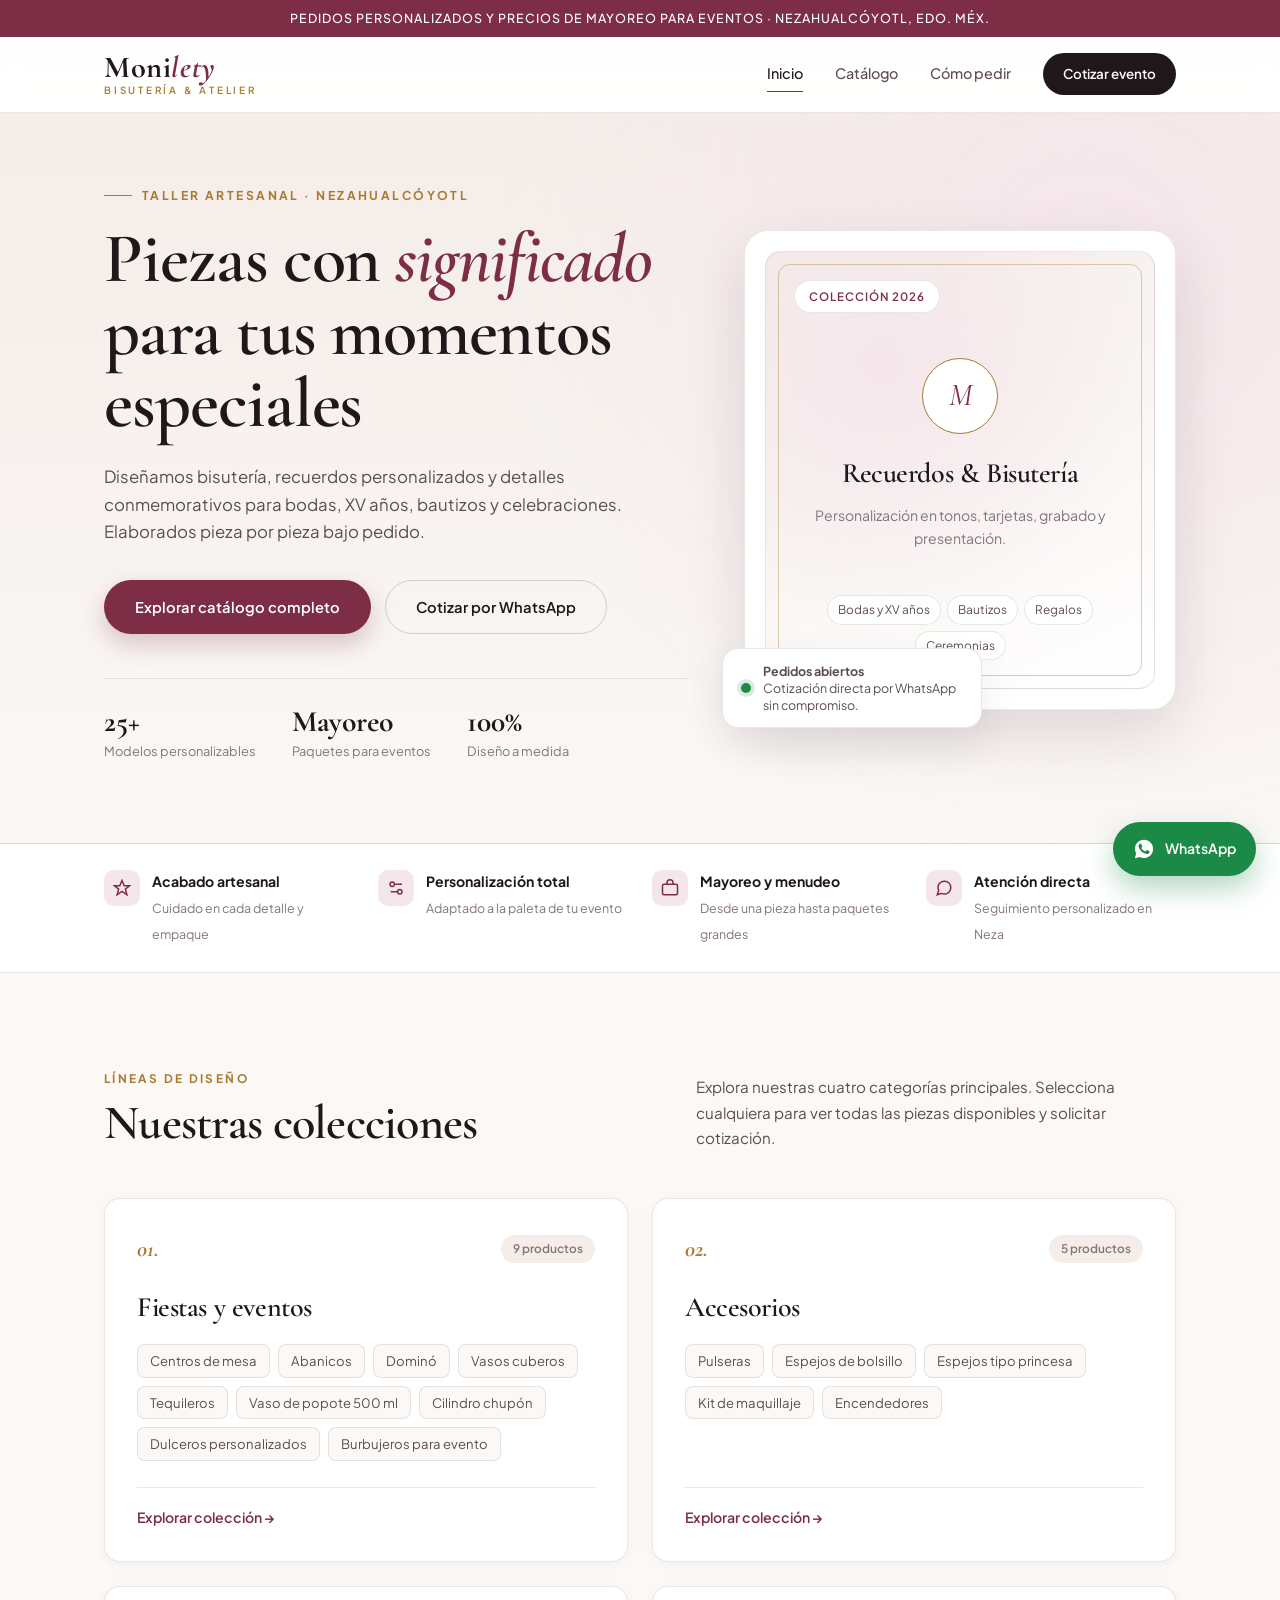
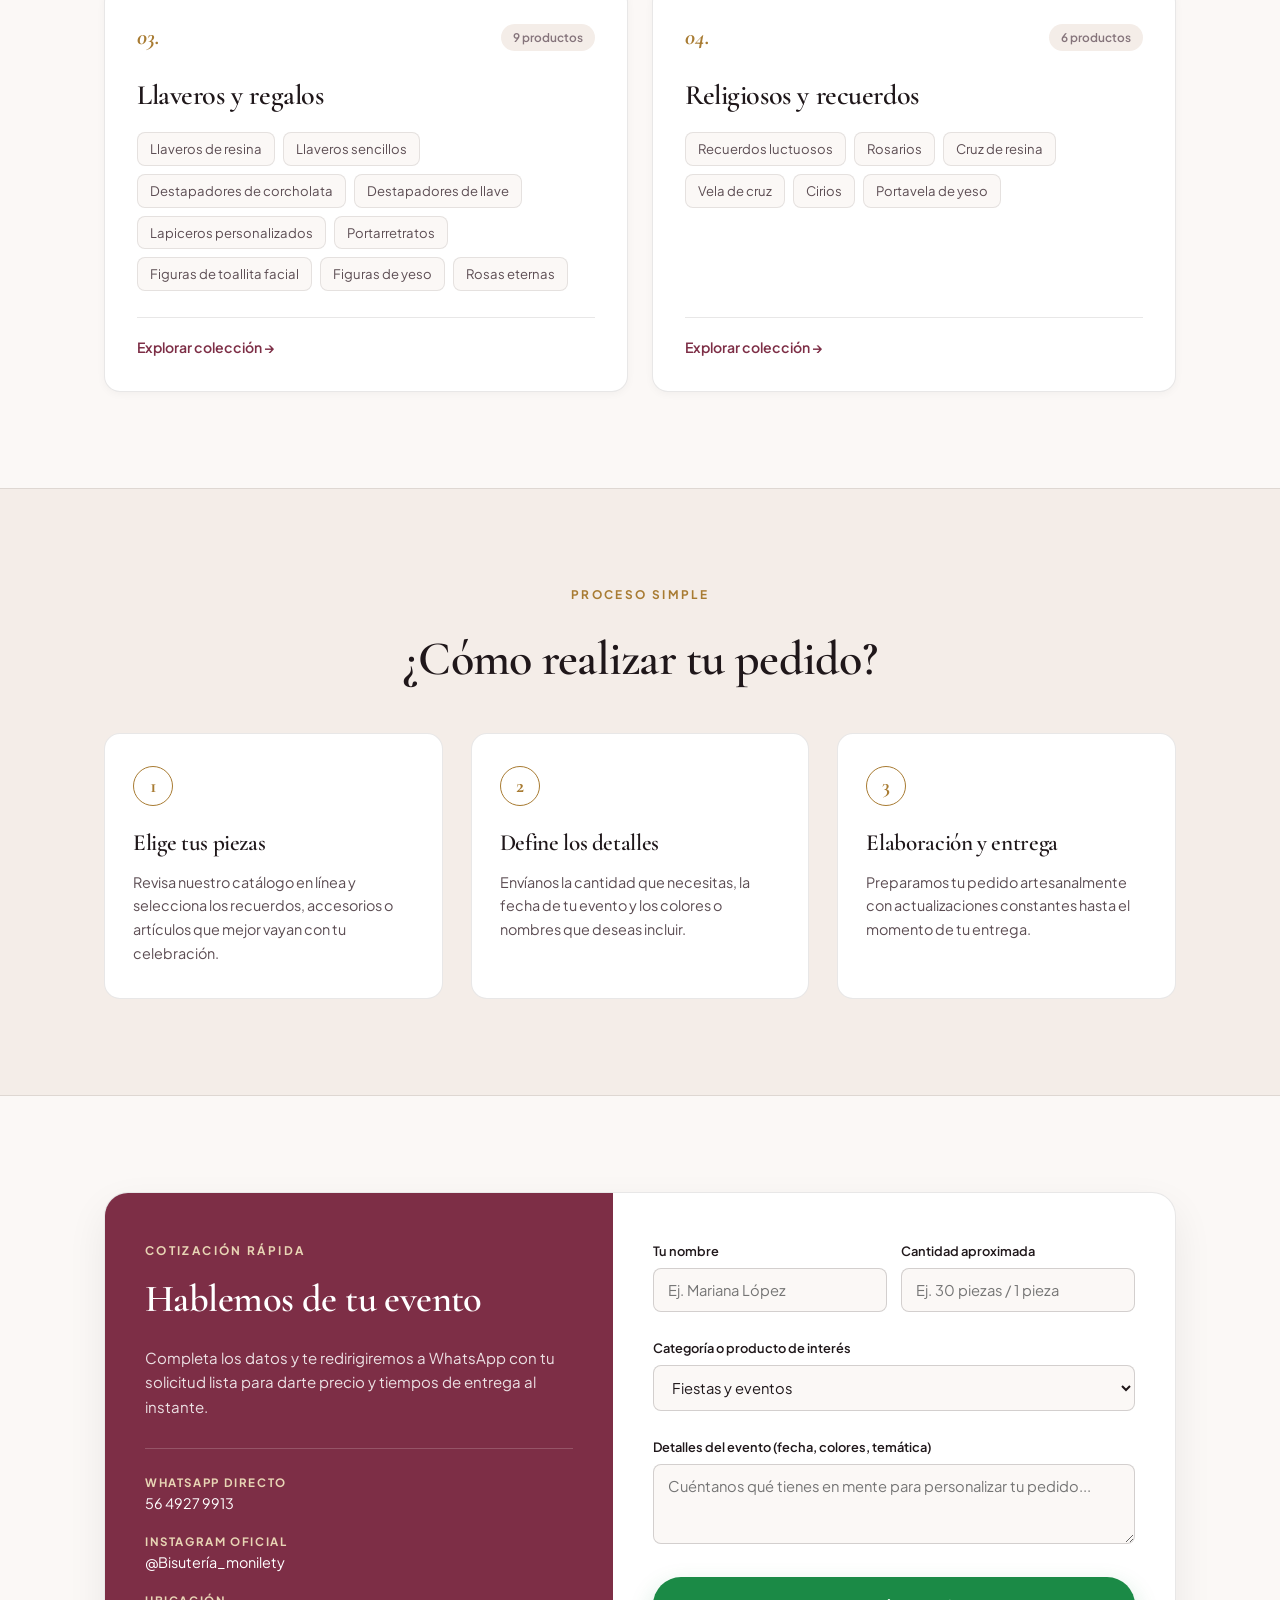
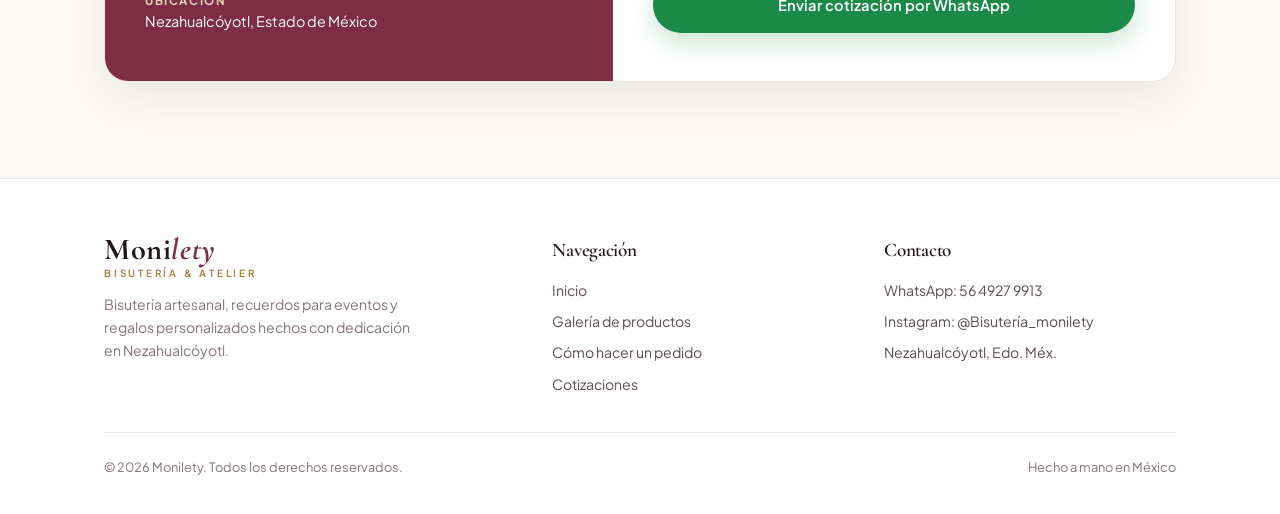
==== index.html @ 74f11b41 "Add files via upload" ====
<!DOCTYPE html>
<html lang="es">
<head>
  <meta charset="utf-8">
  <meta name="viewport" content="width=device-width, initial-scale=1">
  <link rel="preconnect" href="https://fonts.googleapis.com">
  <link rel="preconnect" href="https://fonts.gstatic.com" crossorigin>
  <link rel="stylesheet" href="https://fonts.googleapis.com/css2?family=Cormorant+Garamond:ital,wght@0,600;0,700;1,600&family=Plus+Jakarta+Sans:wght@400;500;600;700&display=swap">
  <link rel="stylesheet" href="estilos.css">
  <title>Monilety Atelier · Bisutería y Recuerdos Personalizados</title>
</head>
<body>

<div class="topbar">Pedidos personalizados y precios de mayoreo para eventos · Nezahualcóyotl, Edo. Méx.</div>

<header>
  <div class="nav-inner">
    <a class="logo" href="index.html">
      <span class="logo-main">Moni<em>lety</em></span>
      <span class="logo-sub">Bisutería &amp; Atelier</span>
    </a>
    <nav>
      <a class="on" href="index.html">Inicio</a>
      <a href="galeria.html">Catálogo</a>
      <a href="#proceso">Cómo pedir</a>
      <a href="#contacto" class="nav-cta">Cotizar evento</a>
    </nav>
  </div>
</header>

<section class="hero">
  <div class="wrap hero-grid">
    <div>
      <span class="kicker">Taller artesanal · Nezahualcóyotl</span>
      <h1>Piezas con <em>significado</em> para tus momentos especiales</h1>
      <p class="hero-lead">Diseñamos bisutería, recuerdos personalizados y detalles conmemorativos para bodas, XV años, bautizos y celebraciones. Elaborados pieza por pieza bajo pedido.</p>
      <div class="hero-btns">
        <a class="btn btn-primary" href="galeria.html">Explorar catálogo completo</a>
        <a class="btn btn-outline" href="#contacto">Cotizar por WhatsApp</a>
      </div>
      <div class="hero-stats">
        <div class="stat">
          <strong>25+</strong>
          <span>Modelos personalizables</span>
        </div>
        <div class="stat">
          <strong>Mayoreo</strong>
          <span>Paquetes para eventos</span>
        </div>
        <div class="stat">
          <strong>100%</strong>
          <span>Diseño a medida</span>
        </div>
      </div>
    </div>

    <div class="hero-showcase">
      <div class="showcase-frame">
        <div class="showcase-visual">
          <span class="showcase-badge">Colección 2026</span>
          <div class="showcase-center">
            <div class="showcase-monogram">M</div>
            <h3>Recuerdos &amp; Bisutería</h3>
            <p>Personalización en tonos, tarjetas, grabado y presentación.</p>
          </div>
          <div class="showcase-list">
            <span>Bodas y XV años</span>
            <span>Bautizos</span>
            <span>Regalos</span>
            <span>Ceremonias</span>
          </div>
        </div>
      </div>
      <div class="floating-note">
        <span class="dot-live"></span>
        <small><strong>Pedidos abiertos</strong><br>Cotización directa por WhatsApp sin compromiso.</small>
      </div>
    </div>
  </div>
</section>

<div class="trust-strip">
  <div class="wrap trust-grid">
    <div class="trust-item">
      <div class="trust-icon">
        <svg width="18" height="18" viewBox="0 0 24 24" fill="none" stroke="currentColor" stroke-width="2"><path d="M12 2l3 7h7l-5.5 4.5L18.5 21 12 16.5 5.5 21l2-7.5L2 9h7z"/></svg>
      </div>
      <div>
        <strong>Acabado artesanal</strong>
        <span>Cuidado en cada detalle y empaque</span>
      </div>
    </div>
    <div class="trust-item">
      <div class="trust-icon">
        <svg width="18" height="18" viewBox="0 0 24 24" fill="none" stroke="currentColor" stroke-width="2"><path d="M20 7h-9M14 17H5"/><circle cx="17" cy="17" r="3"/><circle cx="7" cy="7" r="3"/></svg>
      </div>
      <div>
        <strong>Personalización total</strong>
        <span>Adaptado a la paleta de tu evento</span>
      </div>
    </div>
    <div class="trust-item">
      <div class="trust-icon">
        <svg width="18" height="18" viewBox="0 0 24 24" fill="none" stroke="currentColor" stroke-width="2"><rect x="2" y="7" width="20" height="14" rx="2"/><path d="M16 7V5a4 4 0 0 0-8 0v2"/></svg>
      </div>
      <div>
        <strong>Mayoreo y menudeo</strong>
        <span>Desde una pieza hasta paquetes grandes</span>
      </div>
    </div>
    <div class="trust-item">
      <div class="trust-icon">
        <svg width="18" height="18" viewBox="0 0 24 24" fill="none" stroke="currentColor" stroke-width="2"><path d="M21 11.5a8.38 8.38 0 0 1-.9 3.8 8.5 8.5 0 0 1-7.6 4.7 8.38 8.38 0 0 1-3.8-.9L3 21l1.9-5.7a8.38 8.38 0 0 1-.9-3.8 8.5 8.5 0 0 1 4.7-7.6 8.38 8.38 0 0 1 3.8-.9h.5a8.48 8.48 0 0 1 8 8v.5z"/></svg>
      </div>
      <div>
        <strong>Atención directa</strong>
        <span>Seguimiento personalizado en Neza</span>
      </div>
    </div>
  </div>
</div>

<section class="sec">
  <div class="wrap">
    <div class="sec-head">
      <div>
        <span class="sec-tag">Líneas de diseño</span>
        <h2>Nuestras colecciones</h2>
      </div>
      <p class="sec-desc">Explora nuestras cuatro categorías principales. Selecciona cualquiera para ver todas las piezas disponibles y solicitar cotización.</p>
    </div>
    <div class="cat-grid" id="cats"></div>
  </div>
</section>

<section class="sec sec-warm" id="proceso">
  <div class="wrap">
    <div class="sec-head center">
      <span class="sec-tag">Proceso simple</span>
      <h2>¿Cómo realizar tu pedido?</h2>
    </div>
    <div class="steps-grid">
      <div class="step-card">
        <div class="step-num">1</div>
        <h3>Elige tus piezas</h3>
        <p>Revisa nuestro catálogo en línea y selecciona los recuerdos, accesorios o artículos que mejor vayan con tu celebración.</p>
      </div>
      <div class="step-card">
        <div class="step-num">2</div>
        <h3>Define los detalles</h3>
        <p>Envíanos la cantidad que necesitas, la fecha de tu evento y los colores o nombres que deseas incluir.</p>
      </div>
      <div class="step-card">
        <div class="step-num">3</div>
        <h3>Elaboración y entrega</h3>
        <p>Preparamos tu pedido artesanalmente con actualizaciones constantes hasta el momento de tu entrega.</p>
      </div>
    </div>
  </div>
</section>

<section class="sec" id="contacto">
  <div class="wrap">
    <div class="contact-split">
      <div class="contact-info">
        <div>
          <span class="sec-tag">Cotización rápida</span>
          <h2>Hablemos de tu evento</h2>
          <p>Completa los datos y te redirigiremos a WhatsApp con tu solicitud lista para darte precio y tiempos de entrega al instante.</p>
        </div>
        <div class="info-list">
          <div class="info-item">
            <strong>WhatsApp directo</strong>
            <span>56 4927 9913</span>
          </div>
          <div class="info-item">
            <strong>Instagram oficial</strong>
            <span>@Bisutería_monilety</span>
          </div>
          <div class="info-item">
            <strong>Ubicación</strong>
            <span>Nezahualcóyotl, Estado de México</span>
          </div>
        </div>
      </div>

      <form class="contact-form" id="quoteForm">
        <div class="field-row">
          <div class="field">
            <label for="fNombre">Tu nombre</label>
            <input type="text" id="fNombre" placeholder="Ej. Mariana López" required>
          </div>
          <div class="field">
            <label for="fCantidad">Cantidad aproximada</label>
            <input type="text" id="fCantidad" placeholder="Ej. 30 piezas / 1 pieza">
          </div>
        </div>
        <div class="field">
          <label for="fCat">Categoría o producto de interés</label>
          <select id="fCat"></select>
        </div>
        <div class="field">
          <label for="fNota">Detalles del evento (fecha, colores, temática)</label>
          <textarea id="fNota" rows="3" placeholder="Cuéntanos qué tienes en mente para personalizar tu pedido..."></textarea>
        </div>
        <button type="submit" class="btn btn-wa">Enviar cotización por WhatsApp</button>
      </form>
    </div>
  </div>
</section>

<footer>
  <div class="wrap">
    <div class="foot-grid">
      <div>
        <a class="logo" href="index.html">
          <span class="logo-main">Moni<em>lety</em></span>
          <span class="logo-sub">Bisutería &amp; Atelier</span>
        </a>
        <p style="margin:14px 0 0;max-width:320px;color:var(--muted)">Bisutería artesanal, recuerdos para eventos y regalos personalizados hechos con dedicación en Nezahualcóyotl.</p>
      </div>
      <div>
        <h4>Navegación</h4>
        <div class="foot-links">
          <a href="index.html">Inicio</a>
          <a href="galeria.html">Galería de productos</a>
          <a href="#proceso">Cómo hacer un pedido</a>
          <a href="#contacto">Cotizaciones</a>
        </div>
      </div>
      <div>
        <h4>Contacto</h4>
        <div class="foot-links">
          <a id="footWa" target="_blank" rel="noopener">WhatsApp: 56 4927 9913</a>
          <span>Instagram: @Bisutería_monilety</span>
          <span>Nezahualcóyotl, Edo. Méx.</span>
        </div>
      </div>
    </div>
    <div class="foot-bottom">
      <span>© 2026 Monilety. Todos los derechos reservados.</span>
      <span>Hecho a mano en México</span>
    </div>
  </div>
</footer>

<a class="fab" id="fab" target="_blank" rel="noopener" aria-label="WhatsApp">
  <svg width="22" height="22" viewBox="0 0 24 24" fill="currentColor" aria-hidden="true"><path d="M12.04 2C6.58 2 2.13 6.45 2.13 11.91c0 1.75.46 3.45 1.32 4.95L2.05 22l5.25-1.38c1.45.79 3.08 1.21 4.74 1.21 5.46 0 9.91-4.45 9.91-9.91C21.95 6.45 17.5 2 12.04 2zm5.82 14.01c-.24.68-1.41 1.3-1.96 1.38-.51.08-1.15.11-1.86-.12-.43-.14-.98-.32-1.69-.63-2.97-1.28-4.91-4.27-5.06-4.47-.15-.2-1.21-1.61-1.21-3.07 0-1.46.77-2.18 1.04-2.48.27-.3.59-.37.79-.37.2 0 .4 0 .57.01.18.01.43-.07.67.51.24.59.83 2.03.9 2.18.07.15.12.32.02.52-.1.2-.15.32-.3.5-.15.17-.31.39-.45.52-.15.15-.3.31-.13.61.17.3.76 1.25 1.63 2.03 1.12 1 2.06 1.31 2.36 1.46.3.15.47.12.65-.07.17-.2.74-.86.94-1.16.2-.3.4-.25.67-.15.27.1 1.73.82 2.03.97.3.15.5.22.57.35.07.12.07.72-.17 1.4z"/></svg>
  <span>WhatsApp</span>
</a>

<script src="productos.js"></script>
<script>
document.getElementById("footWa").href = wa("Hola Monilety, me gustaría pedir información sobre sus productos.");

// Llenar selector del formulario con las categorías
const selectCat = document.getElementById("fCat");
selectCat.innerHTML = CATS.map(c => `<option value="${c}">${c}</option>`).join("") + `<option value="Varios / Personalizado">Varios / Pedido especial</option>`;

// Tarjetas de categorías con numeración editorial
document.getElementById("cats").innerHTML = CATS.map((c, idx) => {
  const items = PRODUCTOS.filter(p => p.c === c);
  const num = String(idx + 1).padStart(2, "0");
  return `
    <article class="cat-card">
      <div class="cat-top">
        <span class="cat-num">${num}.</span>
        <span class="cat-pill">${items.length} productos</span>
      </div>
      <h3>${c}</h3>
      <div class="cat-tags">
        ${items.map(p => `<span>${p.n}</span>`).join("")}
      </div>
      <div class="cat-foot">
        <a class="cat-link" href="galeria.html?cat=${encodeURIComponent(c)}">Explorar colección →</a>
      </div>
    </article>`;
}).join("");

// Envío del formulario directo a WhatsApp
document.getElementById("quoteForm").addEventListener("submit", e => {
  e.preventDefault();
  const nombre = document.getElementById("fNombre").value.trim();
  const cant = document.getElementById("fCantidad").value.trim();
  const cat = document.getElementById("fCat").value;
  const nota = document.getElementById("fNota").value.trim();
  const msg = `Hola Monilety, soy ${nombre}. Me gustaría cotizar en la categoría "${cat}"${cant ? ` (${cant})` : ""}.${nota ? ` Detalles: ${nota}` : ""}`;
  window.open(wa(msg), "_blank", "noopener");
});
</script>
</body>
</html>
---- estilos.css ----
:root {
  --bg: #fbf8f6;
  --bg-warm: #f4ede8;
  --surface: #ffffff;
  --ink: #1f171a;
  --ink-soft: #5c4d53;
  --muted: #85747b;
  --primary: #7d2e46;
  --primary-dark: #5e2033;
  --primary-soft: #f5e6eb;
  --gold: #a87b32;
  --gold-light: #e8d5b5;
  --border: rgba(31, 23, 26, 0.1);
  --border-strong: rgba(31, 23, 26, 0.18);
  --shadow-xs: 0 2px 8px rgba(31, 23, 26, 0.04);
  --shadow-md: 0 16px 40px rgba(31, 23, 26, 0.07);
  --shadow-lg: 0 24px 60px rgba(31, 23, 26, 0.12);
  --radius-sm: 8px;
  --radius-md: 16px;
  --radius-lg: 24px;
  color-scheme: light;
}

@media (prefers-color-scheme: dark) {
  :root {
    --bg: #120d0f;
    --bg-warm: #1a1316;
    --surface: #21181c;
    --ink: #f6eff1;
    --ink-soft: #cbbbc1;
    --muted: #96838b;
    --primary: #d97795;
    --primary-dark: #e691ab;
    --primary-soft: #331e25;
    --gold: #d4a657;
    --gold-light: #4a3b22;
    --border: rgba(246, 239, 241, 0.1);
    --border-strong: rgba(246, 239, 241, 0.2);
    --shadow-xs: 0 2px 8px rgba(0, 0, 0, 0.25);
    --shadow-md: 0 16px 40px rgba(0, 0, 0, 0.4);
    --shadow-lg: 0 24px 60px rgba(0, 0, 0, 0.55);
    color-scheme: dark;
  }
}

*, *::before, *::after {
  box-sizing: border-box;
}

html {
  scroll-behavior: smooth;
  scroll-padding-top: 88px;
}

body {
  margin: 0;
  background: var(--bg);
  color: var(--ink);
  font-family: "Plus Jakarta Sans", system-ui, -apple-system, sans-serif;
  line-height: 1.65;
  -webkit-font-smoothing: antialiased;
}

h1, h2, h3, h4, .serif {
  font-family: "Cormorant Garamond", Georgia, serif;
  margin: 0;
  font-weight: 600;
  letter-spacing: -0.015em;
}

img {
  display: block;
  max-width: 100%;
}

.wrap {
  max-width: 1200px;
  margin: 0 auto;
  padding: 0 5%;
}

/* Barra superior de anuncio */
.topbar {
  background: var(--primary);
  color: #fff;
  text-align: center;
  font-size: 0.78rem;
  letter-spacing: 0.08em;
  text-transform: uppercase;
  padding: 8px 5%;
  font-weight: 500;
}

/* Navegación */
header {
  position: sticky;
  top: 0;
  z-index: 40;
  background: color-mix(in srgb, var(--surface) 88%, transparent);
  backdrop-filter: blur(16px);
  -webkit-backdrop-filter: blur(16px);
  border-bottom: 1px solid var(--border);
}

.nav-inner {
  max-width: 1200px;
  margin: 0 auto;
  padding: 16px 5%;
  display: flex;
  align-items: center;
  justify-content: space-between;
  gap: 20px;
}

.logo {
  text-decoration: none;
  display: flex;
  flex-direction: column;
  line-height: 1;
}

.logo-main {
  font-family: "Cormorant Garamond", Georgia, serif;
  font-size: 1.9rem;
  font-weight: 700;
  color: var(--ink);
  letter-spacing: 0.02em;
}

.logo-main em {
  color: var(--primary);
  font-style: italic;
}

.logo-sub {
  font-size: 0.62rem;
  text-transform: uppercase;
  letter-spacing: 0.28em;
  color: var(--gold);
  margin-top: 3px;
  font-weight: 600;
}

nav {
  display: flex;
  align-items: center;
  gap: 32px;
}

nav a {
  position: relative;
  text-decoration: none;
  color: var(--ink-soft);
  font-size: 0.9rem;
  font-weight: 500;
  padding: 6px 0;
  transition: color 0.2s ease;
}

nav a::after {
  content: "";
  position: absolute;
  left: 0;
  bottom: 0;
  width: 0;
  height: 1.5px;
  background: var(--primary);
  transition: width 0.25s ease;
}

nav a:hover, nav a.on {
  color: var(--ink);
}

nav a:hover::after, nav a.on::after {
  width: 100%;
}

.nav-cta {
  padding: 10px 20px !important;
  background: var(--ink);
  color: var(--bg) !important;
  border-radius: 999px;
  font-size: 0.84rem !important;
  font-weight: 600 !important;
  transition: transform 0.2s ease, opacity 0.2s ease !important;
}

.nav-cta::after {
  display: none;
}

.nav-cta:hover {
  transform: translateY(-1px);
  opacity: 0.9;
}

/* Botones */
.btn {
  display: inline-flex;
  align-items: center;
  justify-content: center;
  gap: 10px;
  padding: 14px 30px;
  border-radius: 999px;
  font-family: inherit;
  font-size: 0.92rem;
  font-weight: 600;
  text-decoration: none;
  cursor: pointer;
  border: 1px solid transparent;
  transition: all 0.25s cubic-bezier(0.22, 1, 0.36, 1);
}

.btn-primary {
  background: var(--primary);
  color: #fff;
  box-shadow: 0 10px 24px color-mix(in srgb, var(--primary) 26%, transparent);
}

.btn-primary:hover {
  background: var(--primary-dark);
  transform: translateY(-2px);
}

.btn-outline {
  background: transparent;
  color: var(--ink);
  border-color: var(--border-strong);
}

.btn-outline:hover {
  border-color: var(--ink);
  background: var(--surface);
  transform: translateY(-2px);
}

.btn-wa {
  background: #1b8a46;
  color: #fff;
  box-shadow: 0 10px 24px rgba(27, 138, 70, 0.22);
}

.btn-wa:hover {
  background: #157038;
  transform: translateY(-2px);
}

/* Hero Asimétrico Editorial */
.hero {
  padding: 64px 0 80px;
  background:
    radial-gradient(circle at 85% 20%, var(--primary-soft), transparent 48%),
    linear-gradient(180deg, var(--bg-warm) 0%, var(--bg) 100%);
  border-bottom: 1px solid var(--border);
}

.hero-grid {
  display: grid;
  grid-template-columns: 1.15fr 0.85fr;
  gap: 56px;
  align-items: center;
}

.kicker {
  display: inline-flex;
  align-items: center;
  gap: 10px;
  font-size: 0.76rem;
  text-transform: uppercase;
  letter-spacing: 0.2em;
  color: var(--gold);
  font-weight: 700;
  margin-bottom: 18px;
}

.kicker::before {
  content: "";
  width: 28px;
  height: 1px;
  background: var(--gold);
}

.hero h1 {
  font-size: clamp(2.9rem, 5.5vw, 4.7rem);
  line-height: 1.03;
  color: var(--ink);
}

.hero h1 em {
  color: var(--primary);
  font-style: italic;
  font-weight: 600;
}

.hero-lead {
  margin: 22px 0 34px;
  font-size: 1.05rem;
  color: var(--ink-soft);
  max-width: 520px;
}

.hero-btns {
  display: flex;
  flex-wrap: wrap;
  gap: 14px;
}

.hero-stats {
  display: flex;
  gap: 36px;
  margin-top: 44px;
  padding-top: 28px;
  border-top: 1px solid var(--border);
}

.stat strong {
  display: block;
  font-family: "Cormorant Garamond", serif;
  font-size: 1.85rem;
  line-height: 1;
  color: var(--ink);
}

.stat span {
  font-size: 0.8rem;
  color: var(--muted);
}

/* Escaparate derecho del Hero */
.hero-showcase {
  position: relative;
}

.showcase-frame {
  background: var(--surface);
  border: 1px solid var(--border);
  border-radius: var(--radius-lg);
  padding: 20px;
  box-shadow: var(--shadow-lg);
}

.showcase-visual {
  aspect-ratio: 4 / 4.5;
  border-radius: var(--radius-md);
  background:
    radial-gradient(circle at 30% 25%, var(--primary-soft), transparent 65%),
    linear-gradient(155deg, var(--bg-warm), var(--surface));
  border: 1px solid var(--border);
  display: flex;
  flex-direction: column;
  justify-content: space-between;
  padding: 28px;
  position: relative;
  overflow: hidden;
}

.showcase-visual::after {
  content: "";
  position: absolute;
  inset: 12px;
  border: 1px solid color-mix(in srgb, var(--gold) 38%, transparent);
  border-radius: calc(var(--radius-md) - 4px);
  pointer-events: none;
}

.showcase-badge {
  align-self: flex-start;
  background: var(--surface);
  border: 1px solid var(--border);
  padding: 6px 14px;
  border-radius: 999px;
  font-size: 0.72rem;
  font-weight: 600;
  letter-spacing: 0.08em;
  text-transform: uppercase;
  color: var(--primary);
}

.showcase-center {
  text-align: center;
  padding: 20px 10px;
}

.showcase-monogram {
  width: 76px;
  height: 76px;
  margin: 0 auto 16px;
  border-radius: 50%;
  border: 1px solid var(--gold);
  display: grid;
  place-items: center;
  font-family: "Cormorant Garamond", serif;
  font-size: 2rem;
  font-style: italic;
  color: var(--primary);
  background: var(--surface);
}

.showcase-center h3 {
  font-size: 1.75rem;
  color: var(--ink);
}

.showcase-center p {
  margin: 8px 0 0;
  font-size: 0.88rem;
  color: var(--muted);
}

.showcase-list {
  display: flex;
  flex-wrap: wrap;
  justify-content: center;
  gap: 6px;
}

.showcase-list span {
  font-size: 0.74rem;
  padding: 4px 10px;
  border-radius: 999px;
  background: color-mix(in srgb, var(--surface) 85%, transparent);
  border: 1px solid var(--border);
  color: var(--ink-soft);
}

.floating-note {
  position: absolute;
  bottom: -18px;
  left: -22px;
  background: var(--surface);
  border: 1px solid var(--border);
  border-radius: var(--radius-md);
  padding: 14px 18px;
  box-shadow: var(--shadow-md);
  display: flex;
  align-items: center;
  gap: 12px;
  max-width: 260px;
}

.dot-live {
  width: 10px;
  height: 10px;
  border-radius: 50%;
  background: #1b8a46;
  flex-shrink: 0;
  box-shadow: 0 0 0 4px rgba(27, 138, 70, 0.16);
}

.floating-note small {
  display: block;
  font-size: 0.78rem;
  line-height: 1.35;
  color: var(--ink-soft);
}

/* Barra de garantías */
.trust-strip {
  background: var(--surface);
  border-bottom: 1px solid var(--border);
  padding: 26px 0;
}

.trust-grid {
  display: grid;
  grid-template-columns: repeat(4, 1fr);
  gap: 24px;
}

.trust-item {
  display: flex;
  align-items: flex-start;
  gap: 12px;
}

.trust-icon {
  width: 36px;
  height: 36px;
  border-radius: 10px;
  background: var(--primary-soft);
  color: var(--primary);
  display: grid;
  place-items: center;
  flex-shrink: 0;
}

.trust-item strong {
  display: block;
  font-size: 0.88rem;
  color: var(--ink);
}

.trust-item span {
  font-size: 0.78rem;
  color: var(--muted);
}

/* Secciones generales */
.sec {
  padding: 96px 0;
}

.sec-warm {
  background: var(--bg-warm);
  border-block: 1px solid var(--border);
}

.sec-head {
  display: flex;
  justify-content: space-between;
  align-items: flex-end;
  flex-wrap: wrap;
  gap: 20px;
  margin-bottom: 48px;
}

.sec-head.center {
  flex-direction: column;
  align-items: center;
  text-align: center;
}

.sec-tag {
  display: block;
  font-size: 0.74rem;
  text-transform: uppercase;
  letter-spacing: 0.2em;
  color: var(--gold);
  font-weight: 700;
  margin-bottom: 8px;
}

.sec-head h2 {
  font-size: clamp(2.2rem, 4vw, 3rem);
  line-height: 1.1;
}

.sec-desc {
  max-width: 480px;
  color: var(--ink-soft);
  font-size: 0.95rem;
  margin: 0;
}

/* Grid de Categorías */
.cat-grid {
  display: grid;
  grid-template-columns: repeat(2, 1fr);
  gap: 24px;
}

.cat-card {
  background: var(--surface);
  border: 1px solid var(--border);
  border-radius: var(--radius-md);
  padding: 32px;
  box-shadow: var(--shadow-xs);
  display: flex;
  flex-direction: column;
  transition: transform 0.25s ease, box-shadow 0.25s ease, border-color 0.25s ease;
}

.cat-card:hover {
  transform: translateY(-4px);
  box-shadow: var(--shadow-md);
  border-color: color-mix(in srgb, var(--primary) 40%, transparent);
}

.cat-top {
  display: flex;
  justify-content: space-between;
  align-items: center;
  margin-bottom: 16px;
}

.cat-num {
  font-family: "Cormorant Garamond", serif;
  font-size: 1.4rem;
  font-style: italic;
  color: var(--gold);
  font-weight: 700;
}

.cat-pill {
  font-size: 0.74rem;
  font-weight: 600;
  color: var(--muted);
  background: var(--bg-warm);
  padding: 4px 12px;
  border-radius: 999px;
}

.cat-card h3 {
  font-size: 1.75rem;
  margin-bottom: 14px;
  color: var(--ink);
}

.cat-tags {
  display: flex;
  flex-wrap: wrap;
  gap: 8px;
  margin-bottom: 26px;
}

.cat-tags span {
  font-size: 0.82rem;
  color: var(--ink-soft);
  background: var(--bg);
  border: 1px solid var(--border);
  padding: 5px 12px;
  border-radius: var(--radius-sm);
}

.cat-foot {
  margin-top: auto;
  padding-top: 18px;
  border-top: 1px solid var(--border);
  display: flex;
  justify-content: space-between;
  align-items: center;
}

.cat-link {
  text-decoration: none;
  font-size: 0.88rem;
  font-weight: 600;
  color: var(--primary);
  display: inline-flex;
  align-items: center;
  gap: 6px;
}

.cat-link:hover {
  text-decoration: underline;
}

/* Proceso en 3 pasos */
.steps-grid {
  display: grid;
  grid-template-columns: repeat(3, 1fr);
  gap: 28px;
}

.step-card {
  background: var(--surface);
  border: 1px solid var(--border);
  border-radius: var(--radius-md);
  padding: 32px 28px;
}

.step-num {
  width: 40px;
  height: 40px;
  border-radius: 50%;
  border: 1px solid var(--gold);
  color: var(--gold);
  font-family: "Cormorant Garamond", serif;
  font-size: 1.25rem;
  font-weight: 700;
  display: grid;
  place-items: center;
  margin-bottom: 18px;
}

.step-card h3 {
  font-size: 1.45rem;
  margin-bottom: 8px;
}

.step-card p {
  margin: 0;
  font-size: 0.9rem;
  color: var(--ink-soft);
}

/* Bloque de Contacto y Cotizador Rápido */
.contact-split {
  display: grid;
  grid-template-columns: 0.95fr 1.05fr;
  background: var(--surface);
  border: 1px solid var(--border);
  border-radius: var(--radius-lg);
  overflow: hidden;
  box-shadow: var(--shadow-md);
}

.contact-info {
  background: var(--primary);
  color: #fff;
  padding: 48px 40px;
  display: flex;
  flex-direction: column;
  justify-content: space-between;
}

.contact-info .sec-tag {
  color: var(--gold-light);
}

.contact-info h2 {
  font-size: 2.4rem;
  color: #fff;
  margin-bottom: 14px;
}

.contact-info p {
  color: rgba(255, 255, 255, 0.85);
  font-size: 0.94rem;
  margin: 0 0 28px;
}

.info-list {
  display: grid;
  gap: 16px;
  padding-top: 24px;
  border-top: 1px solid rgba(255, 255, 255, 0.18);
  font-size: 0.9rem;
}

.info-item strong {
  display: block;
  font-size: 0.72rem;
  text-transform: uppercase;
  letter-spacing: 0.14em;
  color: var(--gold-light);
}

.contact-form {
  padding: 48px 40px;
  display: grid;
  gap: 18px;
}

.field label {
  display: block;
  font-size: 0.8rem;
  font-weight: 600;
  color: var(--ink);
  margin-bottom: 6px;
}

.field input, .field select, .field textarea {
  width: 100%;
  padding: 12px 14px;
  border-radius: var(--radius-sm);
  border: 1px solid var(--border-strong);
  background: var(--bg);
  color: var(--ink);
  font-family: inherit;
  font-size: 0.92rem;
  transition: border-color 0.2s ease, background 0.2s ease;
}

.field input:focus, .field select:focus, .field textarea:focus {
  outline: none;
  border-color: var(--primary);
  background: var(--surface);
}

.field-row {
  display: grid;
  grid-template-columns: 1fr 1fr;
  gap: 14px;
}

/* Galería: Barra de herramientas y tarjetas */
.toolbar {
  display: flex;
  flex-wrap: wrap;
  justify-content: space-between;
  align-items: center;
  gap: 16px;
  margin-bottom: 32px;
  padding-bottom: 24px;
  border-bottom: 1px solid var(--border);
}

.chips {
  display: flex;
  flex-wrap: wrap;
  gap: 8px;
}

.chip {
  border: 1px solid var(--border);
  background: var(--surface);
  color: var(--ink-soft);
  padding: 8px 18px;
  border-radius: 999px;
  cursor: pointer;
  font-family: inherit;
  font-size: 0.85rem;
  font-weight: 500;
  transition: all 0.2s ease;
}

.chip:hover {
  border-color: var(--primary);
  color: var(--ink);
}

.chip.on {
  background: var(--primary);
  color: #fff;
  border-color: var(--primary);
}

.search-box {
  position: relative;
  min-width: 260px;
}

.search-box input {
  width: 100%;
  padding: 10px 16px 10px 38px;
  border-radius: 999px;
  border: 1px solid var(--border-strong);
  background: var(--surface);
  color: var(--ink);
  font-family: inherit;
  font-size: 0.88rem;
}

.search-box input:focus {
  outline: none;
  border-color: var(--primary);
}

.search-box svg {
  position: absolute;
  left: 14px;
  top: 50%;
  transform: translateY(-50%);
  color: var(--muted);
}

.pgrid {
  display: grid;
  grid-template-columns: repeat(auto-fill, minmax(260px, 1fr));
  gap: 26px;
}

.prod {
  background: var(--surface);
  border: 1px solid var(--border);
  border-radius: var(--radius-md);
  overflow: hidden;
  display: flex;
  flex-direction: column;
  box-shadow: var(--shadow-xs);
  transition: transform 0.25s ease, box-shadow 0.25s ease, border-color 0.25s ease;
}

.prod:hover {
  transform: translateY(-5px);
  box-shadow: var(--shadow-md);
  border-color: color-mix(in srgb, var(--primary) 35%, transparent);
}

.ph {
  position: relative;
  aspect-ratio: 4 / 4.2;
  background: var(--bg-warm);
  overflow: hidden;
}

.ph img {
  width: 100%;
  height: 100%;
  object-fit: cover;
  transition: transform 0.5s ease;
}

.prod:hover .ph img {
  transform: scale(1.05);
}

/* Placeholder editorial cuando no hay fotografía aún */
.ph-placeholder {
  width: 100%;
  height: 100%;
  padding: 24px;
  display: flex;
  flex-direction: column;
  align-items: center;
  justify-content: center;
  text-align: center;
  background:
    radial-gradient(circle at 50% 35%, var(--primary-soft), transparent 70%),
    var(--bg-warm);
  position: relative;
}

.ph-placeholder::before {
  content: "";
  position: absolute;
  inset: 12px;
  border: 1px solid color-mix(in srgb, var(--gold) 32%, transparent);
  border-radius: 10px;
}

.ph-mono {
  font-family: "Cormorant Garamond", serif;
  font-size: 2.1rem;
  font-style: italic;
  color: var(--primary);
  line-height: 1;
  margin-bottom: 8px;
}

.ph-caption {
  font-size: 0.72rem;
  text-transform: uppercase;
  letter-spacing: 0.14em;
  color: var(--muted);
  max-width: 160px;
}

.tag-cat {
  position: absolute;
  top: 12px;
  left: 12px;
  z-index: 2;
  background: color-mix(in srgb, var(--surface) 90%, transparent);
  backdrop-filter: blur(8px);
  color: var(--ink);
  font-size: 0.7rem;
  font-weight: 600;
  padding: 5px 11px;
  border-radius: 999px;
  border: 1px solid var(--border);
}

.info {
  padding: 20px;
  display: flex;
  flex-direction: column;
  gap: 8px;
  flex: 1;
}

.info h3 {
  font-size: 1.32rem;
  line-height: 1.25;
  color: var(--ink);
}

.info-sub {
  font-size: 0.8rem;
  color: var(--muted);
}

.price-row {
  margin-top: auto;
  padding-top: 14px;
  border-top: 1px solid var(--border);
  display: flex;
  align-items: center;
  justify-content: space-between;
  gap: 10px;
}

.price {
  color: var(--ink);
  font-weight: 700;
  font-size: 1.02rem;
}

.price.quote {
  color: var(--gold);
  font-weight: 600;
  font-size: 0.86rem;
}

.ask {
  display: inline-flex;
  align-items: center;
  gap: 6px;
  padding: 7px 14px;
  border-radius: 999px;
  background: var(--primary-soft);
  color: var(--primary);
  font-size: 0.8rem;
  font-weight: 600;
  text-decoration: none;
  transition: background 0.2s ease, color 0.2s ease;
}

.ask:hover {
  background: var(--primary);
  color: #fff;
}

/* Footer */
footer {
  background: var(--surface);
  border-top: 1px solid var(--border);
  padding: 56px 0 36px;
  color: var(--ink-soft);
  font-size: 0.88rem;
}

.foot-grid {
  display: grid;
  grid-template-columns: 1.4fr 1fr 1fr;
  gap: 40px;
  padding-bottom: 36px;
  border-bottom: 1px solid var(--border);
}

.foot-grid h4 {
  font-size: 1.2rem;
  color: var(--ink);
  margin-bottom: 12px;
}

.foot-links {
  display: grid;
  gap: 8px;
}

.foot-links a {
  color: var(--ink-soft);
  text-decoration: none;
}

.foot-links a:hover {
  color: var(--primary);
}

.foot-bottom {
  padding-top: 24px;
  display: flex;
  justify-content: space-between;
  flex-wrap: wrap;
  gap: 12px;
  font-size: 0.8rem;
  color: var(--muted);
}

/* Botón flotante WhatsApp */
.fab {
  position: fixed;
  right: 24px;
  bottom: 24px;
  z-index: 50;
  background: #1b8a46;
  color: #fff;
  height: 54px;
  padding: 0 20px;
  border-radius: 999px;
  display: inline-flex;
  align-items: center;
  gap: 10px;
  text-decoration: none;
  font-weight: 600;
  font-size: 0.88rem;
  box-shadow: 0 12px 28px rgba(27, 138, 70, 0.34);
  transition: transform 0.2s ease, background 0.2s ease;
}

.fab:hover {
  transform: translateY(-3px);
  background: #157038;
}

@media (max-width: 920px) {
  .hero-grid, .contact-split, .foot-grid {
    grid-template-columns: 1fr;
  }
  .trust-grid, .cat-grid, .steps-grid {
    grid-template-columns: 1fr 1fr;
  }
  .floating-note {
    position: static;
    margin-top: 14px;
    max-width: 100%;
  }
}

@media (max-width: 600px) {
  .trust-grid, .cat-grid, .steps-grid, .field-row {
    grid-template-columns: 1fr;
  }
  .nav-cta {
    display: none;
  }
  nav {
    gap: 18px;
  }
  .hero-stats {
    gap: 22px;
  }
  .fab span {
    display: none;
  }
  .fab {
    width: 54px;
    padding: 0;
    justify-content: center;
  }
}

/* Carrusel de múltiples fotos en tarjeta */
.ph-nav {
  position: absolute;
  inset: auto 10px 10px 10px;
  z-index: 3;
  display: flex;
  align-items: center;
  justify-content: space-between;
  pointer-events: none;
}

.ph-btn {
  pointer-events: auto;
  width: 30px;
  height: 30px;
  border-radius: 50%;
  border: 1px solid var(--border);
  background: color-mix(in srgb, var(--surface) 90%, transparent);
  backdrop-filter: blur(6px);
  color: var(--ink);
  font-size: 0.9rem;
  font-weight: 700;
  cursor: pointer;
  display: grid;
  place-items: center;
  transition: background 0.2s ease, color 0.2s ease;
}

.ph-btn:hover {
  background: var(--primary);
  color: #fff;
  border-color: var(--primary);
}

.ph-count {
  background: color-mix(in srgb, var(--ink) 72%, transparent);
  color: #fff;
  font-size: 0.68rem;
  font-weight: 600;
  padding: 3px 9px;
  border-radius: 999px;
  letter-spacing: 0.04em;
}
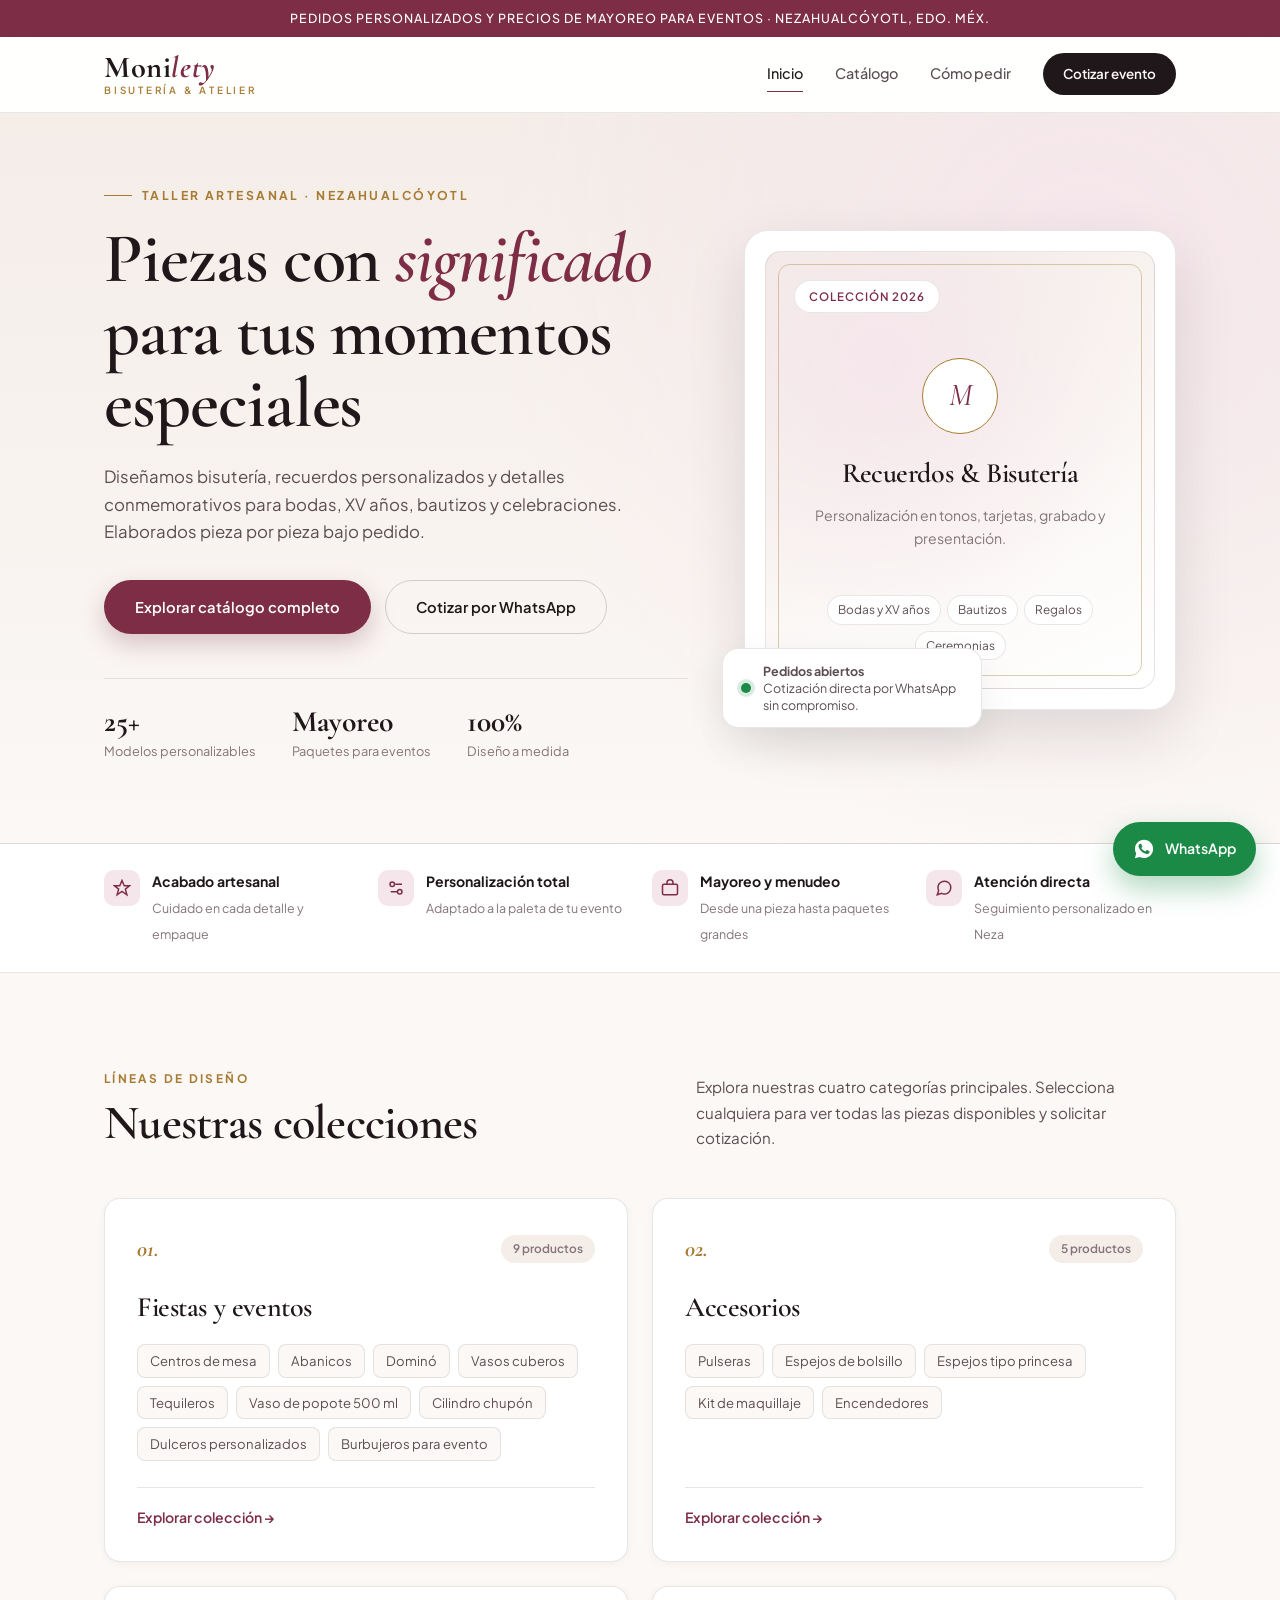
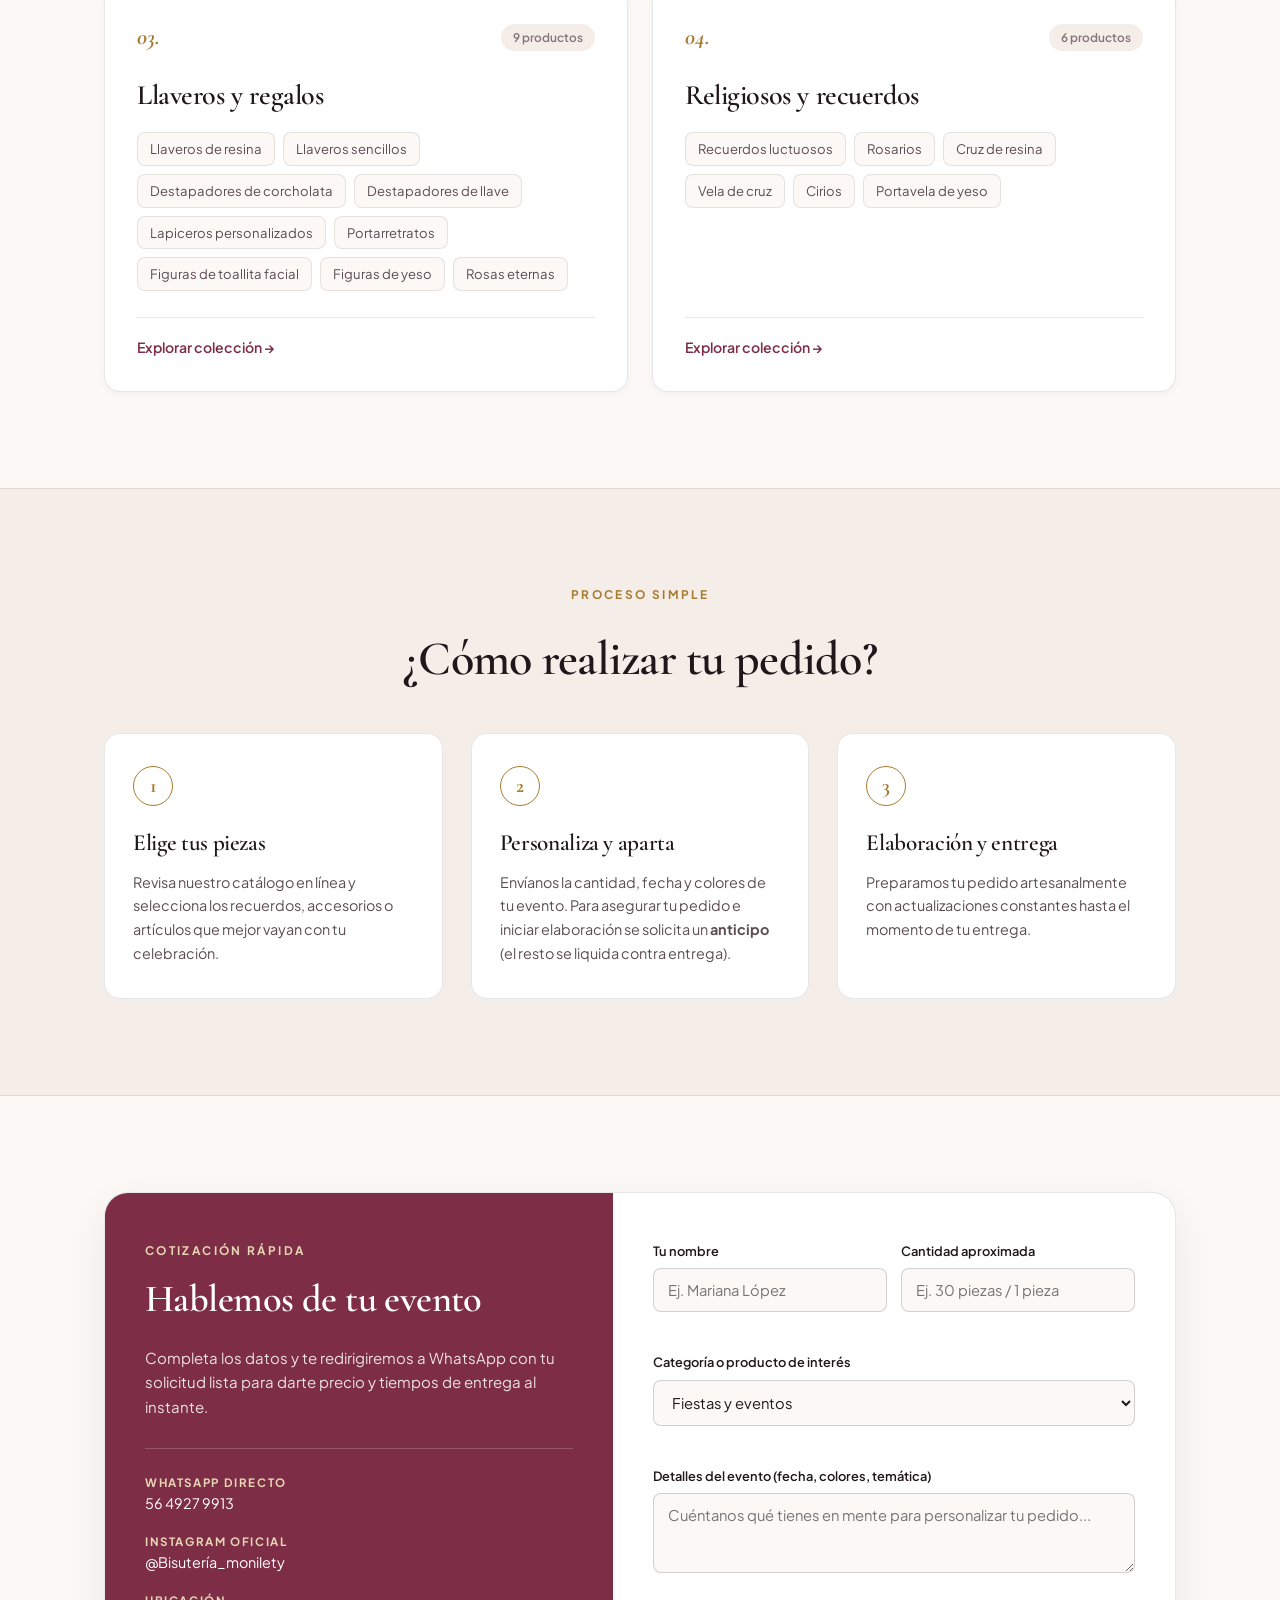
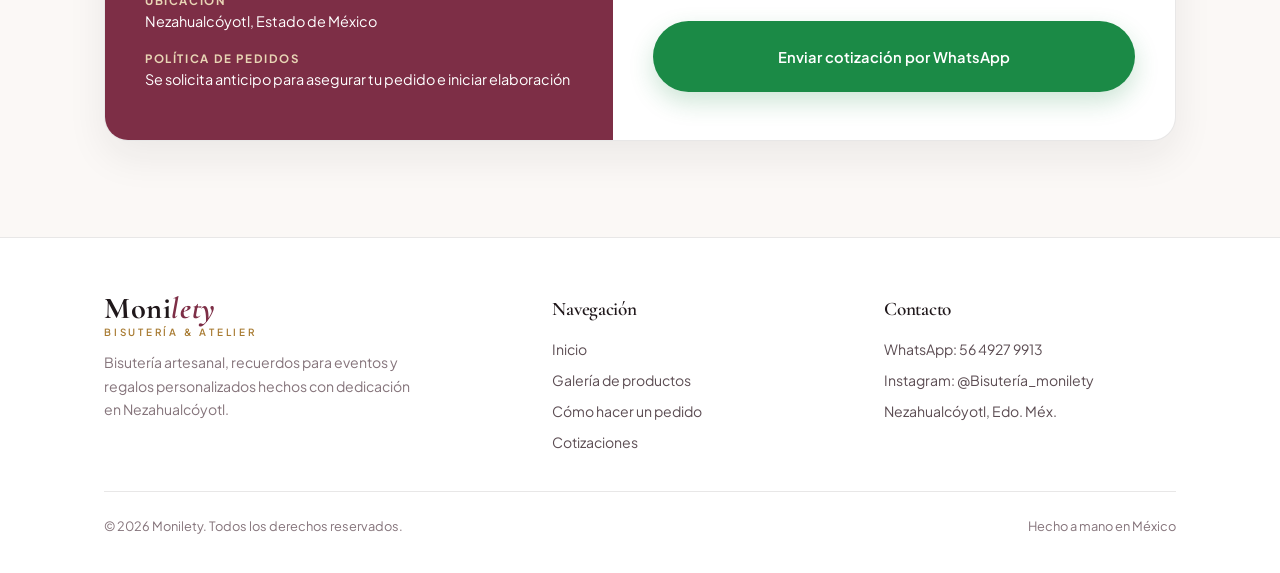
==== commit ae86d4e2: "Revise details and payment policy in index.html Updated the details section to clarify the customiza" ====
--- a/index.html
+++ b/index.html
@@ -147,8 +147,8 @@
       </div>
       <div class="step-card">
         <div class="step-num">2</div>
-        <h3>Define los detalles</h3>
-        <p>Envíanos la cantidad que necesitas, la fecha de tu evento y los colores o nombres que deseas incluir.</p>
+        <h3>Personaliza y aparta</h3>
+        <p>Envíanos la cantidad, fecha y colores de tu evento. Para asegurar tu pedido e iniciar elaboración se solicita un <strong>anticipo</strong> (el resto se liquida contra entrega).</p>
       </div>
       <div class="step-card">
         <div class="step-num">3</div>
@@ -180,6 +180,10 @@
           <div class="info-item">
             <strong>Ubicación</strong>
             <span>Nezahualcóyotl, Estado de México</span>
+          </div>
+          <div class="info-item">
+            <strong>Política de pedidos</strong>
+            <span>Se solicita anticipo para asegurar tu pedido e iniciar elaboración</span>
           </div>
         </div>
       </div>
@@ -289,4 +293,4 @@
 });
 </script>
 </body>
-</html>+</html>
